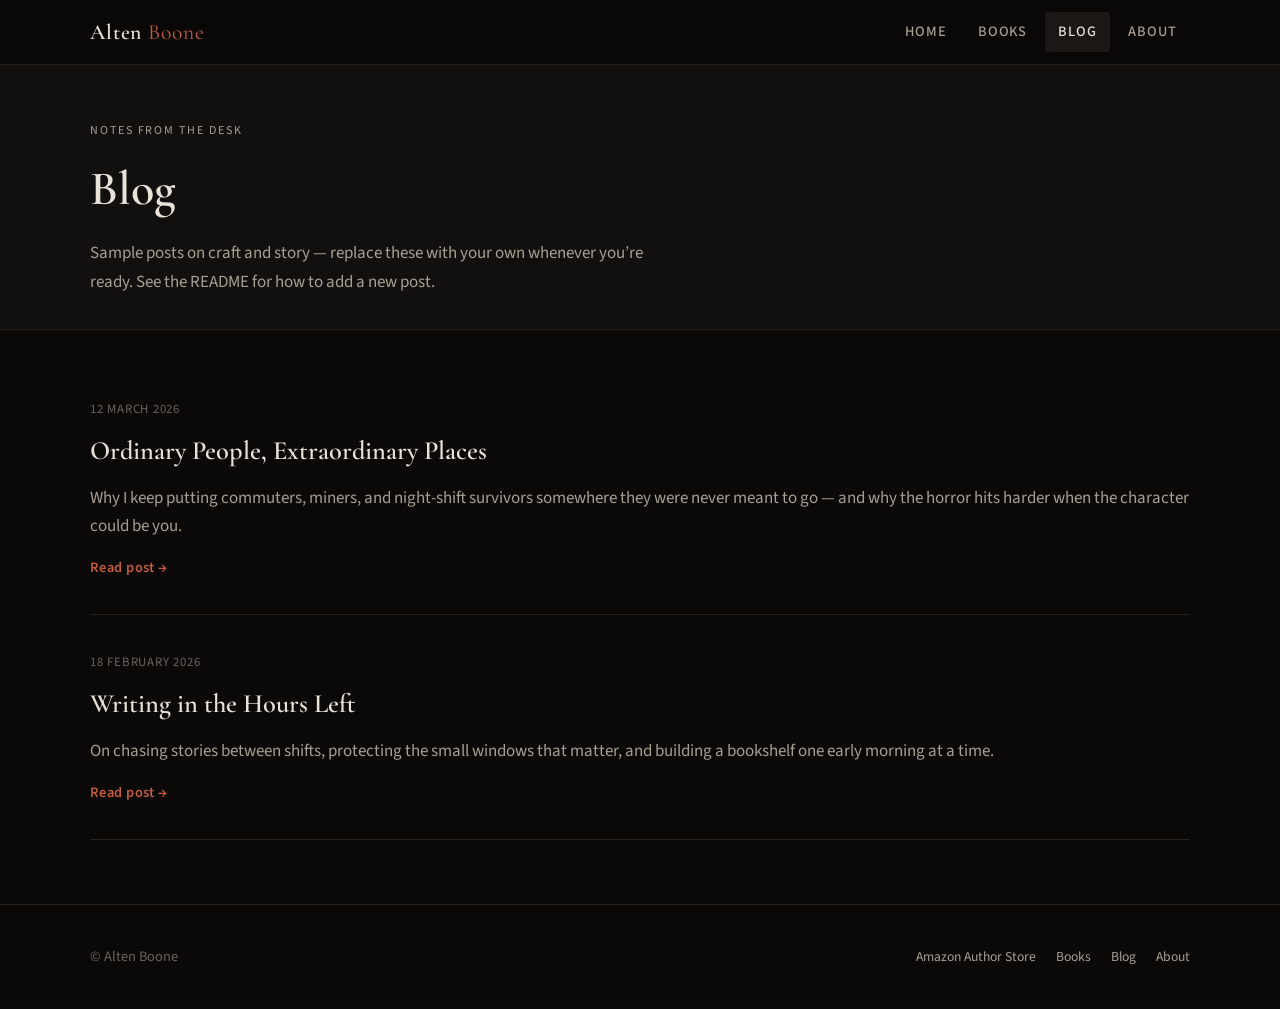
==== blog/index.html @ f235cc6a "Publish Alten Boone author website." ====
<!DOCTYPE html>
<html lang="en">
<head>
  <meta charset="utf-8">
  <meta name="viewport" content="width=device-width, initial-scale=1">
  <title>Blog — Alten Boone</title>
  <meta name="description" content="Notes on writing craft from Alten Boone — ordinary people, extraordinary places, and the hours between the day job and the page.">
  <link rel="preconnect" href="https://fonts.googleapis.com">
  <link rel="preconnect" href="https://fonts.gstatic.com" crossorigin>
  <link href="https://fonts.googleapis.com/css2?family=Cormorant+Garamond:ital,wght@0,400;0,600;1,400&family=Source+Sans+3:wght@400;500;600&display=swap" rel="stylesheet">
  <link rel="stylesheet" href="../css/styles.css">
</head>
<body>
  <a class="skip-link" href="#main">Skip to content</a>
  <header class="site-header">
    <div class="wrap header-inner">
      <a class="logo" href="../index.html">Alten <span>Boone</span></a>
      <button class="nav-toggle" type="button" aria-expanded="false" aria-controls="site-nav">Menu</button>
      <nav id="site-nav" class="nav" aria-label="Primary">
        <a href="../index.html">Home</a>
        <a href="../books.html">Books</a>
        <a href="index.html" aria-current="page">Blog</a>
        <a href="../about.html">About</a>
      </nav>
    </div>
  </header>
  <main id="main">
    <header class="page-hero">
      <div class="wrap">
        <p class="eyebrow">Notes from the desk</p>
        <h1>Blog</h1>
        <p>Sample posts on craft and story — replace these with your own whenever you’re ready. See the README for how to add a new post.</p>
      </div>
    </header>
    <section class="section">
      <div class="wrap">
        <div class="blog-list">
          <article class="blog-item">
            <time datetime="2026-03-12">12 March 2026</time>
            <h2><a href="ordinary-people-extraordinary-places.html">Ordinary People, Extraordinary Places</a></h2>
            <p class="excerpt">Why I keep putting commuters, miners, and night-shift survivors somewhere they were never meant to go — and why the horror hits harder when the character could be you.</p>
            <a class="read-more" href="ordinary-people-extraordinary-places.html">Read post →</a>
          </article>
          <article class="blog-item">
            <time datetime="2026-02-18">18 February 2026</time>
            <h2><a href="writing-in-the-hours-left.html">Writing in the Hours Left</a></h2>
            <p class="excerpt">On chasing stories between shifts, protecting the small windows that matter, and building a bookshelf one early morning at a time.</p>
            <a class="read-more" href="writing-in-the-hours-left.html">Read post →</a>
          </article>
        </div>
      </div>
    </section>
  </main>
  <footer class="site-footer">
    <div class="wrap footer-inner">
      <p class="footer-copy">&copy; Alten Boone</p>
      <div class="footer-links">
        <a href="https://www.amazon.com/stores/author/B0GMPRM9D5" rel="noopener noreferrer" target="_blank">Amazon Author Store</a>
        <a href="../books.html">Books</a>
        <a href="index.html">Blog</a>
        <a href="../about.html">About</a>
      </div>
    </div>
  </footer>
  <script src="../js/main.js"></script>
</body>
</html>
---- css/styles.css ----
/* Alten Boone — author site
   Dark literary aesthetic: charcoal, blood-amber, elegant serif */

:root {
  --bg-deep: #0a0908;
  --bg: #12100e;
  --bg-elevated: #1a1714;
  --bg-card: #1e1a17;
  --border: #2e2924;
  --border-subtle: #252119;
  --text: #e8e2d9;
  --text-muted: #a89f93;
  --text-faint: #6b635a;
  --accent: #c45c3e;
  --accent-soft: #a84a32;
  --accent-glow: rgba(196, 92, 62, 0.25);
  --amber: #c9a45c;
  --amber-dim: #8a7340;
  --serif: "Cormorant Garamond", "Libre Baskerville", Georgia, "Times New Roman", serif;
  --sans: "Source Sans 3", "Inter", system-ui, -apple-system, sans-serif;
  --max: 1100px;
  --radius: 4px;
  --shadow: 0 12px 40px rgba(0, 0, 0, 0.45);
  --header-h: 4rem;
}

*,
*::before,
*::after {
  box-sizing: border-box;
  margin: 0;
  padding: 0;
}

html {
  scroll-behavior: smooth;
}

body {
  font-family: var(--sans);
  font-size: 1.0625rem;
  line-height: 1.7;
  color: var(--text);
  background: var(--bg-deep);
  min-height: 100vh;
  display: flex;
  flex-direction: column;
  -webkit-font-smoothing: antialiased;
}

img {
  max-width: 100%;
  height: auto;
  display: block;
}

a {
  color: var(--accent);
  text-decoration: none;
  transition: color 0.2s ease;
}

a:hover,
a:focus-visible {
  color: var(--amber);
}

a:focus-visible,
button:focus-visible {
  outline: 2px solid var(--amber);
  outline-offset: 3px;
}

/* —— Layout —— */
.wrap {
  width: min(100% - 2rem, var(--max));
  margin-inline: auto;
}

main {
  flex: 1;
}

/* —— Header / Nav —— */
.site-header {
  position: sticky;
  top: 0;
  z-index: 100;
  background: rgba(10, 9, 8, 0.92);
  backdrop-filter: blur(12px);
  border-bottom: 1px solid var(--border-subtle);
}

.header-inner {
  display: flex;
  align-items: center;
  justify-content: space-between;
  height: var(--header-h);
  gap: 1rem;
}

.logo {
  font-family: var(--serif);
  font-size: 1.35rem;
  font-weight: 600;
  letter-spacing: 0.04em;
  color: var(--text);
  text-decoration: none;
}

.logo:hover,
.logo:focus-visible {
  color: var(--amber);
}

.logo span {
  color: var(--accent);
  font-weight: 400;
}

.nav {
  display: flex;
  align-items: center;
  gap: 0.25rem;
}

.nav a {
  font-size: 0.9rem;
  font-weight: 500;
  letter-spacing: 0.06em;
  text-transform: uppercase;
  color: var(--text-muted);
  padding: 0.5rem 0.85rem;
  border-radius: var(--radius);
}

.nav a:hover,
.nav a:focus-visible,
.nav a[aria-current="page"] {
  color: var(--text);
  background: var(--bg-elevated);
}

.nav-toggle {
  display: none;
  background: transparent;
  border: 1px solid var(--border);
  color: var(--text);
  padding: 0.4rem 0.65rem;
  border-radius: var(--radius);
  cursor: pointer;
  font-size: 0.85rem;
  letter-spacing: 0.05em;
  text-transform: uppercase;
}

/* —— Hero —— */
.hero {
  position: relative;
  padding: 5.5rem 0 4.5rem;
  overflow: hidden;
  border-bottom: 1px solid var(--border-subtle);
}

.hero::before {
  content: "";
  position: absolute;
  inset: 0;
  background:
    radial-gradient(ellipse 80% 60% at 70% 20%, var(--accent-glow), transparent 55%),
    radial-gradient(ellipse 50% 40% at 10% 80%, rgba(201, 164, 92, 0.08), transparent 50%),
    linear-gradient(180deg, var(--bg) 0%, var(--bg-deep) 100%);
  pointer-events: none;
}

.hero-inner {
  position: relative;
  z-index: 1;
  max-width: 38rem;
}

.hero-kicker {
  font-size: 0.8rem;
  letter-spacing: 0.18em;
  text-transform: uppercase;
  color: var(--amber-dim);
  margin-bottom: 1rem;
}

.hero h1 {
  font-family: var(--serif);
  font-size: clamp(2.75rem, 6vw, 4rem);
  font-weight: 600;
  line-height: 1.1;
  letter-spacing: 0.02em;
  color: var(--text);
  margin-bottom: 1rem;
}

.hero-tagline {
  font-family: var(--serif);
  font-size: clamp(1.25rem, 2.5vw, 1.5rem);
  font-style: italic;
  font-weight: 400;
  color: var(--text-muted);
  line-height: 1.45;
  margin-bottom: 1.75rem;
}

.hero-lead {
  color: var(--text-muted);
  margin-bottom: 2rem;
  max-width: 34rem;
}

.cta-row {
  display: flex;
  flex-wrap: wrap;
  gap: 0.75rem;
}

/* —— Buttons —— */
.btn {
  display: inline-flex;
  align-items: center;
  justify-content: center;
  gap: 0.4rem;
  font-family: var(--sans);
  font-size: 0.9rem;
  font-weight: 600;
  letter-spacing: 0.04em;
  padding: 0.7rem 1.35rem;
  border-radius: var(--radius);
  border: 1px solid transparent;
  cursor: pointer;
  text-decoration: none;
  transition: background 0.2s, border-color 0.2s, color 0.2s, box-shadow 0.2s;
}

.btn-primary {
  background: var(--accent);
  color: #fff;
  border-color: var(--accent);
}

.btn-primary:hover,
.btn-primary:focus-visible {
  background: var(--accent-soft);
  color: #fff;
  box-shadow: 0 0 24px var(--accent-glow);
}

.btn-ghost {
  background: transparent;
  color: var(--text);
  border-color: var(--border);
}

.btn-ghost:hover,
.btn-ghost:focus-visible {
  border-color: var(--amber-dim);
  color: var(--amber);
}

.btn-amazon {
  background: #1a1714;
  color: var(--amber);
  border-color: var(--amber-dim);
}

.btn-amazon:hover,
.btn-amazon:focus-visible {
  background: rgba(201, 164, 92, 0.12);
  color: var(--amber);
  border-color: var(--amber);
}

/* —— Sections —— */
.section {
  padding: 4rem 0;
}

.section-alt {
  background: var(--bg);
  border-block: 1px solid var(--border-subtle);
}

.section-header {
  margin-bottom: 2.5rem;
}

.section-header h2 {
  font-family: var(--serif);
  font-size: clamp(1.75rem, 3vw, 2.25rem);
  font-weight: 600;
  letter-spacing: 0.02em;
  margin-bottom: 0.5rem;
}

.section-header p {
  color: var(--text-muted);
  max-width: 36rem;
}

.eyebrow {
  font-size: 0.75rem;
  letter-spacing: 0.16em;
  text-transform: uppercase;
  color: var(--accent);
  margin-bottom: 0.5rem;
}

/* —— Featured book —— */
.featured {
  display: grid;
  grid-template-columns: 1fr;
  gap: 2.5rem;
  align-items: start;
}

@media (min-width: 720px) {
  .featured {
    grid-template-columns: minmax(0, 1.1fr) minmax(0, 1fr);
    gap: 3rem;
  }
}

.featured-visual {
  aspect-ratio: 2 / 3;
  max-width: 280px;
  background:
    linear-gradient(160deg, #2a1810 0%, #12100e 45%, #1a0c0a 100%);
  border: 1px solid var(--border);
  border-radius: 2px;
  box-shadow: var(--shadow);
  display: flex;
  flex-direction: column;
  justify-content: flex-end;
  padding: 1.75rem;
  position: relative;
  overflow: hidden;
}

.featured-visual::before {
  content: "";
  position: absolute;
  inset: 0;
  background:
    radial-gradient(circle at 30% 20%, rgba(196, 92, 62, 0.35), transparent 50%),
    repeating-linear-gradient(
      0deg,
      transparent,
      transparent 3px,
      rgba(0, 0, 0, 0.08) 3px,
      rgba(0, 0, 0, 0.08) 4px
    );
  opacity: 0.9;
}

.featured-visual-label {
  position: relative;
  z-index: 1;
  font-family: var(--serif);
  font-size: 1.65rem;
  font-weight: 600;
  line-height: 1.2;
  color: var(--text);
}

.featured-visual-sub {
  position: relative;
  z-index: 1;
  font-size: 0.8rem;
  letter-spacing: 0.1em;
  text-transform: uppercase;
  color: var(--amber-dim);
  margin-top: 0.5rem;
}

.featured-body h3 {
  font-family: var(--serif);
  font-size: 1.85rem;
  font-weight: 600;
  margin-bottom: 0.35rem;
}

.featured-meta {
  font-size: 0.85rem;
  color: var(--text-faint);
  margin-bottom: 1.25rem;
}

.featured-body p {
  color: var(--text-muted);
  margin-bottom: 1.5rem;
}

.tags {
  display: flex;
  flex-wrap: wrap;
  gap: 0.4rem;
  margin-bottom: 1.25rem;
}

.tag {
  font-size: 0.7rem;
  font-weight: 600;
  letter-spacing: 0.08em;
  text-transform: uppercase;
  padding: 0.28rem 0.6rem;
  border-radius: 2px;
  background: var(--bg-elevated);
  color: var(--text-muted);
  border: 1px solid var(--border);
}

.tag-scifi { color: #8ab4c4; border-color: #3a4a52; }
.tag-horror { color: #c48a7a; border-color: #4a3028; }
.tag-fantasy { color: #a89ac4; border-color: #3a3450; }
.tag-anthology { color: #c4b48a; border-color: #4a4030; }
.tag-novella { color: #8ac49a; border-color: #304a38; }

/* —— Book grid —— */
.book-grid {
  display: grid;
  grid-template-columns: 1fr;
  gap: 1.5rem;
}

@media (min-width: 560px) {
  .book-grid {
    grid-template-columns: repeat(2, 1fr);
  }
}

@media (min-width: 900px) {
  .book-grid.books-page {
    grid-template-columns: repeat(2, 1fr);
  }
}

.book-card {
  background: var(--bg-card);
  border: 1px solid var(--border);
  border-radius: var(--radius);
  padding: 1.75rem;
  display: flex;
  flex-direction: column;
  transition: border-color 0.2s, box-shadow 0.2s;
}

.book-card:hover {
  border-color: #3e3530;
  box-shadow: var(--shadow);
}

.book-card h3 {
  font-family: var(--serif);
  font-size: 1.45rem;
  font-weight: 600;
  margin-bottom: 0.25rem;
}

.book-card h3 a {
  color: inherit;
}

.book-card h3 a:hover {
  color: var(--amber);
}

.book-series {
  font-size: 0.8rem;
  color: var(--text-faint);
  margin-bottom: 0.75rem;
}

.book-blurb {
  color: var(--text-muted);
  font-size: 0.98rem;
  flex: 1;
  margin-bottom: 1.25rem;
  display: -webkit-box;
  -webkit-line-clamp: 5;
  -webkit-box-orient: vertical;
  overflow: hidden;
}

.book-card.expanded .book-blurb {
  display: block;
  -webkit-line-clamp: unset;
}

.book-meta {
  font-size: 0.8rem;
  color: var(--text-faint);
  margin-bottom: 1rem;
}

.book-actions {
  display: flex;
  flex-wrap: wrap;
  gap: 0.5rem;
  margin-top: auto;
}

/* —— Intro / about prose —— */
.prose {
  max-width: 40rem;
}

.prose p {
  margin-bottom: 1.25rem;
  color: var(--text-muted);
}

.prose p:last-child {
  margin-bottom: 0;
}

.prose strong {
  color: var(--text);
  font-weight: 600;
}

.page-hero {
  padding: 3.5rem 0 2rem;
  border-bottom: 1px solid var(--border-subtle);
  background: var(--bg);
}

.page-hero h1 {
  font-family: var(--serif);
  font-size: clamp(2.25rem, 4vw, 3rem);
  font-weight: 600;
  margin-bottom: 0.5rem;
}

.page-hero p {
  color: var(--text-muted);
  max-width: 36rem;
}

/* —— Blog —— */
.blog-list {
  display: flex;
  flex-direction: column;
  gap: 0;
}

.blog-item {
  padding: 2rem 0;
  border-bottom: 1px solid var(--border-subtle);
}

.blog-item:first-child {
  padding-top: 0;
}

.blog-item time {
  font-size: 0.8rem;
  letter-spacing: 0.06em;
  text-transform: uppercase;
  color: var(--text-faint);
}

.blog-item h2 {
  font-family: var(--serif);
  font-size: 1.65rem;
  font-weight: 600;
  margin: 0.4rem 0 0.6rem;
}

.blog-item h2 a {
  color: var(--text);
}

.blog-item h2 a:hover {
  color: var(--amber);
}

.blog-item .excerpt {
  color: var(--text-muted);
  margin-bottom: 0.75rem;
}

.read-more {
  font-size: 0.9rem;
  font-weight: 600;
  letter-spacing: 0.03em;
}

.article {
  padding: 3rem 0 4rem;
}

.article-header {
  max-width: 40rem;
  margin-bottom: 2.5rem;
}

.article-header time {
  font-size: 0.8rem;
  letter-spacing: 0.06em;
  text-transform: uppercase;
  color: var(--text-faint);
}

.article-header h1 {
  font-family: var(--serif);
  font-size: clamp(2rem, 4vw, 2.75rem);
  font-weight: 600;
  line-height: 1.2;
  margin: 0.5rem 0 1rem;
}

.article-header .dek {
  font-family: var(--serif);
  font-size: 1.2rem;
  font-style: italic;
  color: var(--text-muted);
}

.article-body {
  max-width: 40rem;
}

.article-body p {
  margin-bottom: 1.35rem;
  color: var(--text-muted);
}

.article-body p:first-of-type::first-letter {
  font-family: var(--serif);
  font-size: 3.25rem;
  float: left;
  line-height: 0.85;
  padding-right: 0.5rem;
  padding-top: 0.15rem;
  color: var(--accent);
  font-weight: 600;
}

.article-nav {
  max-width: 40rem;
  margin-top: 3rem;
  padding-top: 1.5rem;
  border-top: 1px solid var(--border);
}

/* —— Footer —— */
.site-footer {
  border-top: 1px solid var(--border-subtle);
  background: var(--bg-deep);
  padding: 2.5rem 0;
  margin-top: auto;
}

.footer-inner {
  display: flex;
  flex-wrap: wrap;
  justify-content: space-between;
  align-items: center;
  gap: 1rem;
}

.footer-copy {
  font-size: 0.9rem;
  color: var(--text-faint);
}

.footer-links {
  display: flex;
  flex-wrap: wrap;
  gap: 1.25rem;
}

.footer-links a {
  font-size: 0.85rem;
  color: var(--text-muted);
}

.footer-links a:hover {
  color: var(--amber);
}

/* —— Skip link —— */
.skip-link {
  position: absolute;
  left: -9999px;
  top: 0;
  background: var(--accent);
  color: #fff;
  padding: 0.5rem 1rem;
  z-index: 200;
}

.skip-link:focus {
  left: 1rem;
  top: 1rem;
}

/* —— Mobile nav —— */
@media (max-width: 640px) {
  .nav-toggle {
    display: inline-flex;
  }

  .nav {
    display: none;
    position: absolute;
    top: var(--header-h);
    left: 0;
    right: 0;
    flex-direction: column;
    align-items: stretch;
    background: rgba(10, 9, 8, 0.98);
    border-bottom: 1px solid var(--border);
    padding: 0.75rem;
    gap: 0.15rem;
  }

  .nav.is-open {
    display: flex;
  }

  .nav a {
    padding: 0.75rem 1rem;
  }

  .header-inner {
    position: relative;
  }
}

/* —— Utilities —— */
.sr-only {
  position: absolute;
  width: 1px;
  height: 1px;
  padding: 0;
  margin: -1px;
  overflow: hidden;
  clip: rect(0, 0, 0, 0);
  white-space: nowrap;
  border: 0;
}

.stars {
  color: var(--amber);
  letter-spacing: 0.05em;
  font-size: 0.9rem;
}
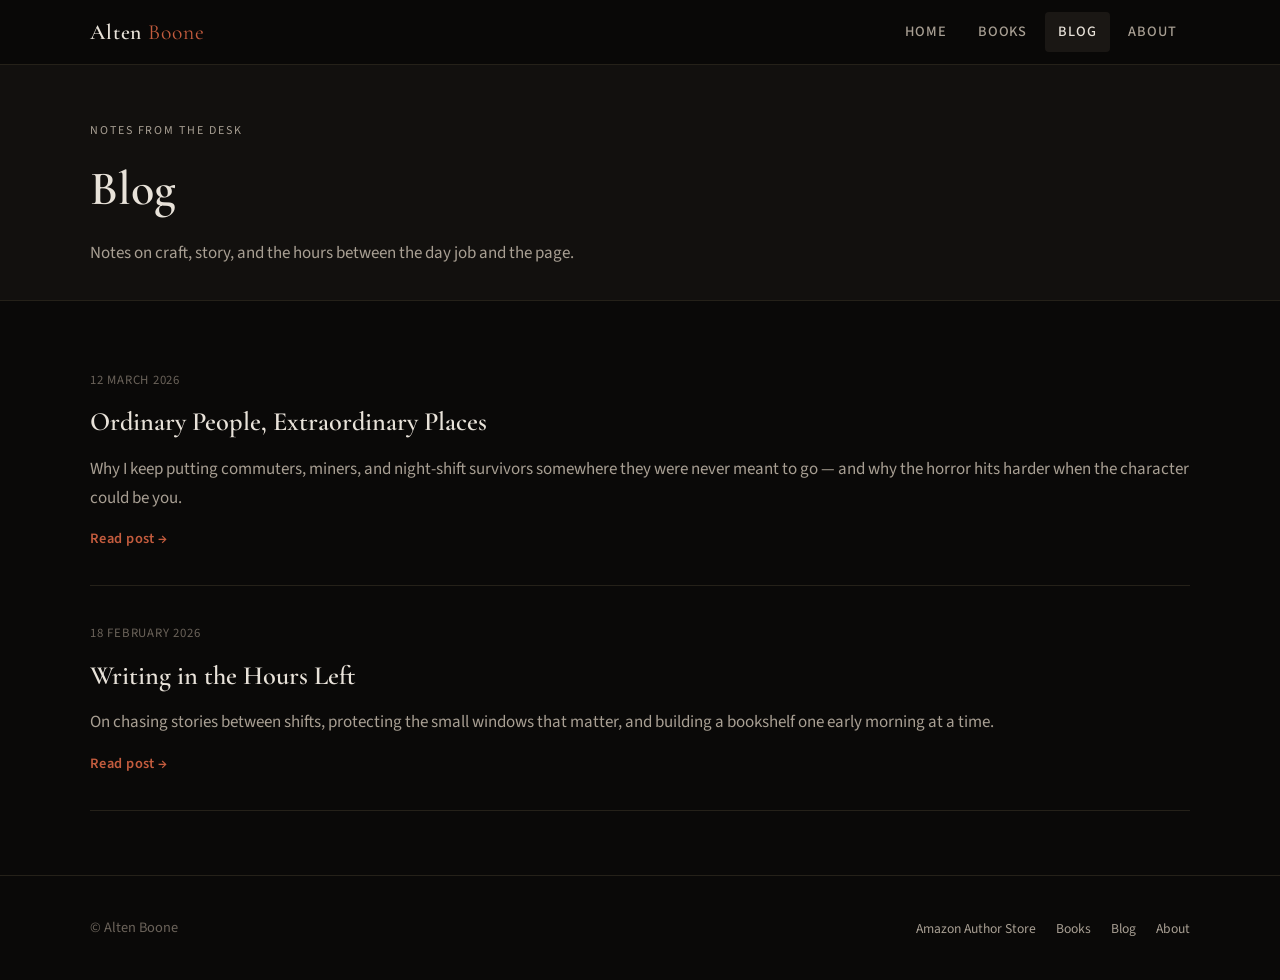
==== commit c328f56e: "Make blog posts live and remove sample labels." ====
--- a/blog/index.html
+++ b/blog/index.html
@@ -29,7 +29,7 @@
       <div class="wrap">
         <p class="eyebrow">Notes from the desk</p>
         <h1>Blog</h1>
-        <p>Sample posts on craft and story — replace these with your own whenever you’re ready. See the README for how to add a new post.</p>
+        <p>Notes on craft, story, and the hours between the day job and the page.</p>
       </div>
     </header>
     <section class="section">
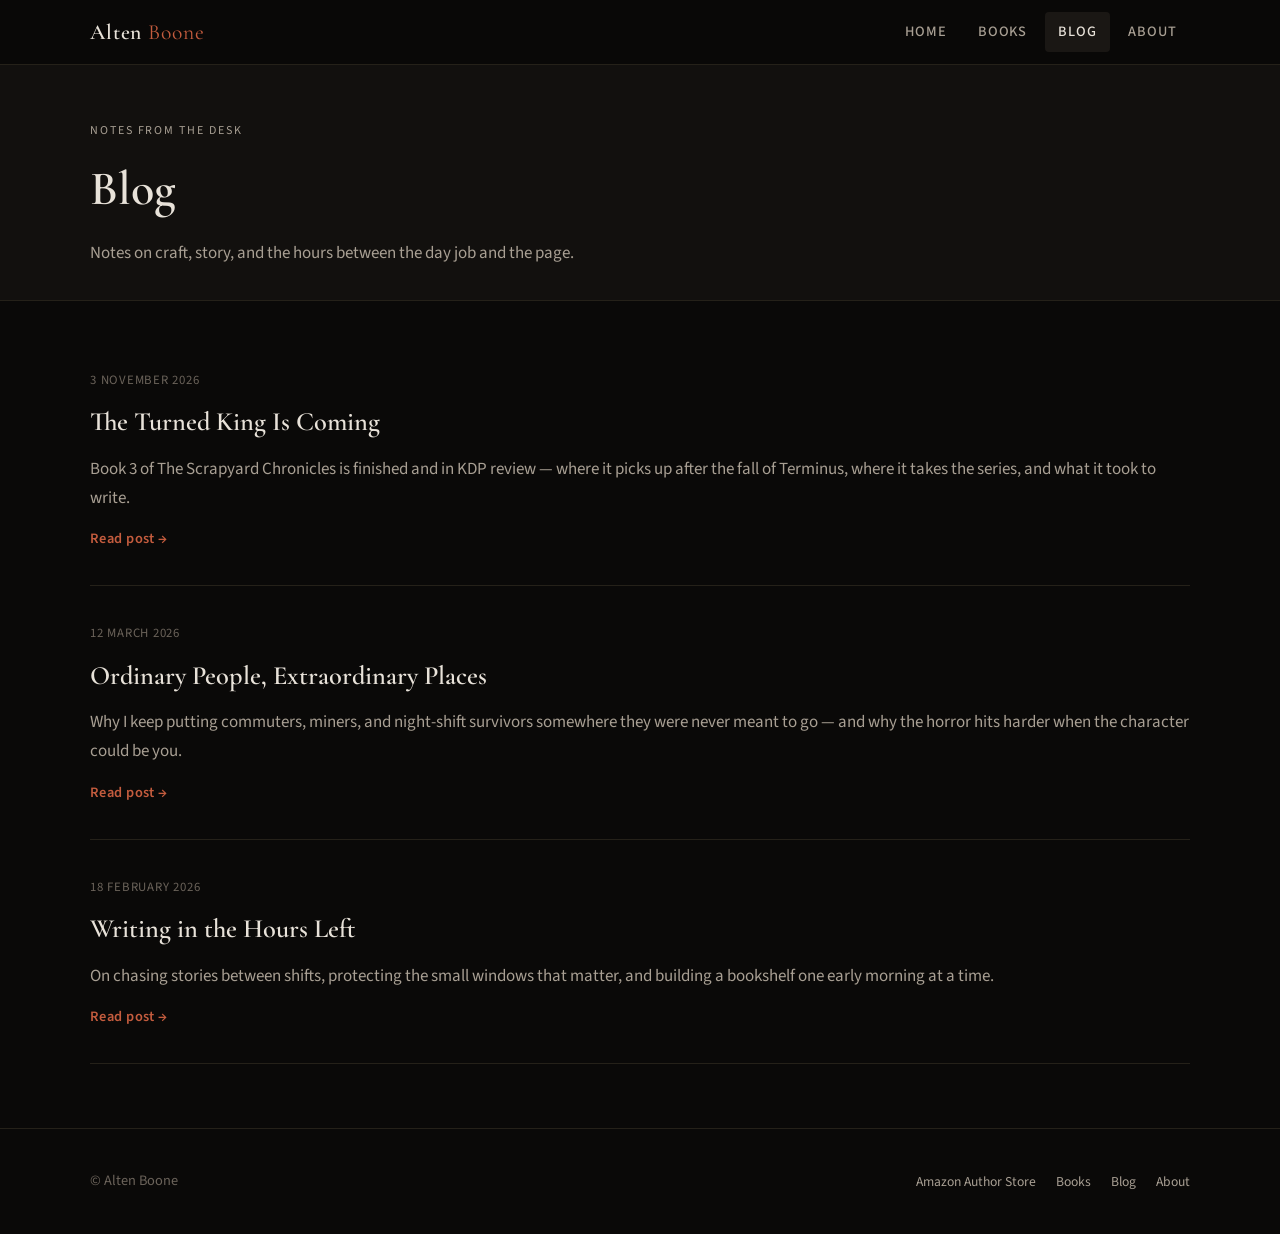
==== commit d39e432b: "Add blog post: The Turned King Is Coming" ====
--- a/blog/index.html
+++ b/blog/index.html
@@ -36,6 +36,12 @@
       <div class="wrap">
         <div class="blog-list">
           <article class="blog-item">
+            <time datetime="2026-11-03">3 November 2026</time>
+            <h2><a href="the-turned-king-is-coming.html">The Turned King Is Coming</a></h2>
+            <p class="excerpt">Book 3 of The Scrapyard Chronicles is finished and in KDP review — where it picks up after the fall of Terminus, where it takes the series, and what it took to write.</p>
+            <a class="read-more" href="the-turned-king-is-coming.html">Read post →</a>
+          </article>
+          <article class="blog-item">
             <time datetime="2026-03-12">12 March 2026</time>
             <h2><a href="ordinary-people-extraordinary-places.html">Ordinary People, Extraordinary Places</a></h2>
             <p class="excerpt">Why I keep putting commuters, miners, and night-shift survivors somewhere they were never meant to go — and why the horror hits harder when the character could be you.</p>
--- a/css/styles.css
+++ b/css/styles.css
@@ -336,27 +336,22 @@
   display: flex;
   flex-direction: column;
   justify-content: flex-end;
-  padding: 1.75rem;
+  padding: 0;
   position: relative;
   overflow: hidden;
 }
 
-.featured-visual::before {
-  content: "";
+.featured-visual img {
+  width: 100%;
+  height: 100%;
+  object-fit: cover;
+  display: block;
+  border-radius: inherit;
   position: absolute;
   inset: 0;
-  background:
-    radial-gradient(circle at 30% 20%, rgba(196, 92, 62, 0.35), transparent 50%),
-    repeating-linear-gradient(
-      0deg,
-      transparent,
-      transparent 3px,
-      rgba(0, 0, 0, 0.08) 3px,
-      rgba(0, 0, 0, 0.08) 4px
-    );
-  opacity: 0.9;
-}
-
+}
+
+/* Legacy placeholder text (unused when real cover img is present) */
 .featured-visual-label {
   position: relative;
   z-index: 1;
@@ -365,6 +360,7 @@
   font-weight: 600;
   line-height: 1.2;
   color: var(--text);
+  padding: 1.75rem;
 }
 
 .featured-visual-sub {
@@ -375,6 +371,68 @@
   text-transform: uppercase;
   color: var(--amber-dim);
   margin-top: 0.5rem;
+  padding: 0 1.75rem 1.75rem;
+}
+
+/* —— Book card covers —— */
+.book-cover {
+  display: block;
+  aspect-ratio: 2 / 3;
+  overflow: hidden;
+  border: 1px solid var(--border);
+  border-radius: 2px;
+  margin: -0.25rem 0 1.25rem;
+  background: var(--bg-elevated);
+  box-shadow: 0 8px 24px rgba(0, 0, 0, 0.35);
+}
+
+.book-cover img {
+  width: 100%;
+  height: 100%;
+  object-fit: cover;
+  display: block;
+}
+
+.book-card .book-cover {
+  max-width: 180px;
+}
+
+.book-card.expanded .book-cover {
+  max-width: 220px;
+}
+
+/* —— Detail page covers —— */
+.book-detail {
+  display: grid;
+  grid-template-columns: 1fr;
+  gap: 2rem;
+  align-items: start;
+}
+
+@media (min-width: 720px) {
+  .book-detail {
+    grid-template-columns: minmax(0, 220px) minmax(0, 1fr);
+    gap: 2.5rem;
+  }
+}
+
+.book-detail-cover {
+  aspect-ratio: 2 / 3;
+  max-width: 320px;
+  width: 100%;
+  overflow: hidden;
+  border: 1px solid var(--border);
+  border-radius: 2px;
+  box-shadow: var(--shadow);
+  background: var(--bg-elevated);
+  margin: 0 0 0.5rem;
+}
+
+.book-detail-cover img {
+  width: 100%;
+  height: 100%;
+  object-fit: cover;
+  display: block;
 }
 
 .featured-body h3 {
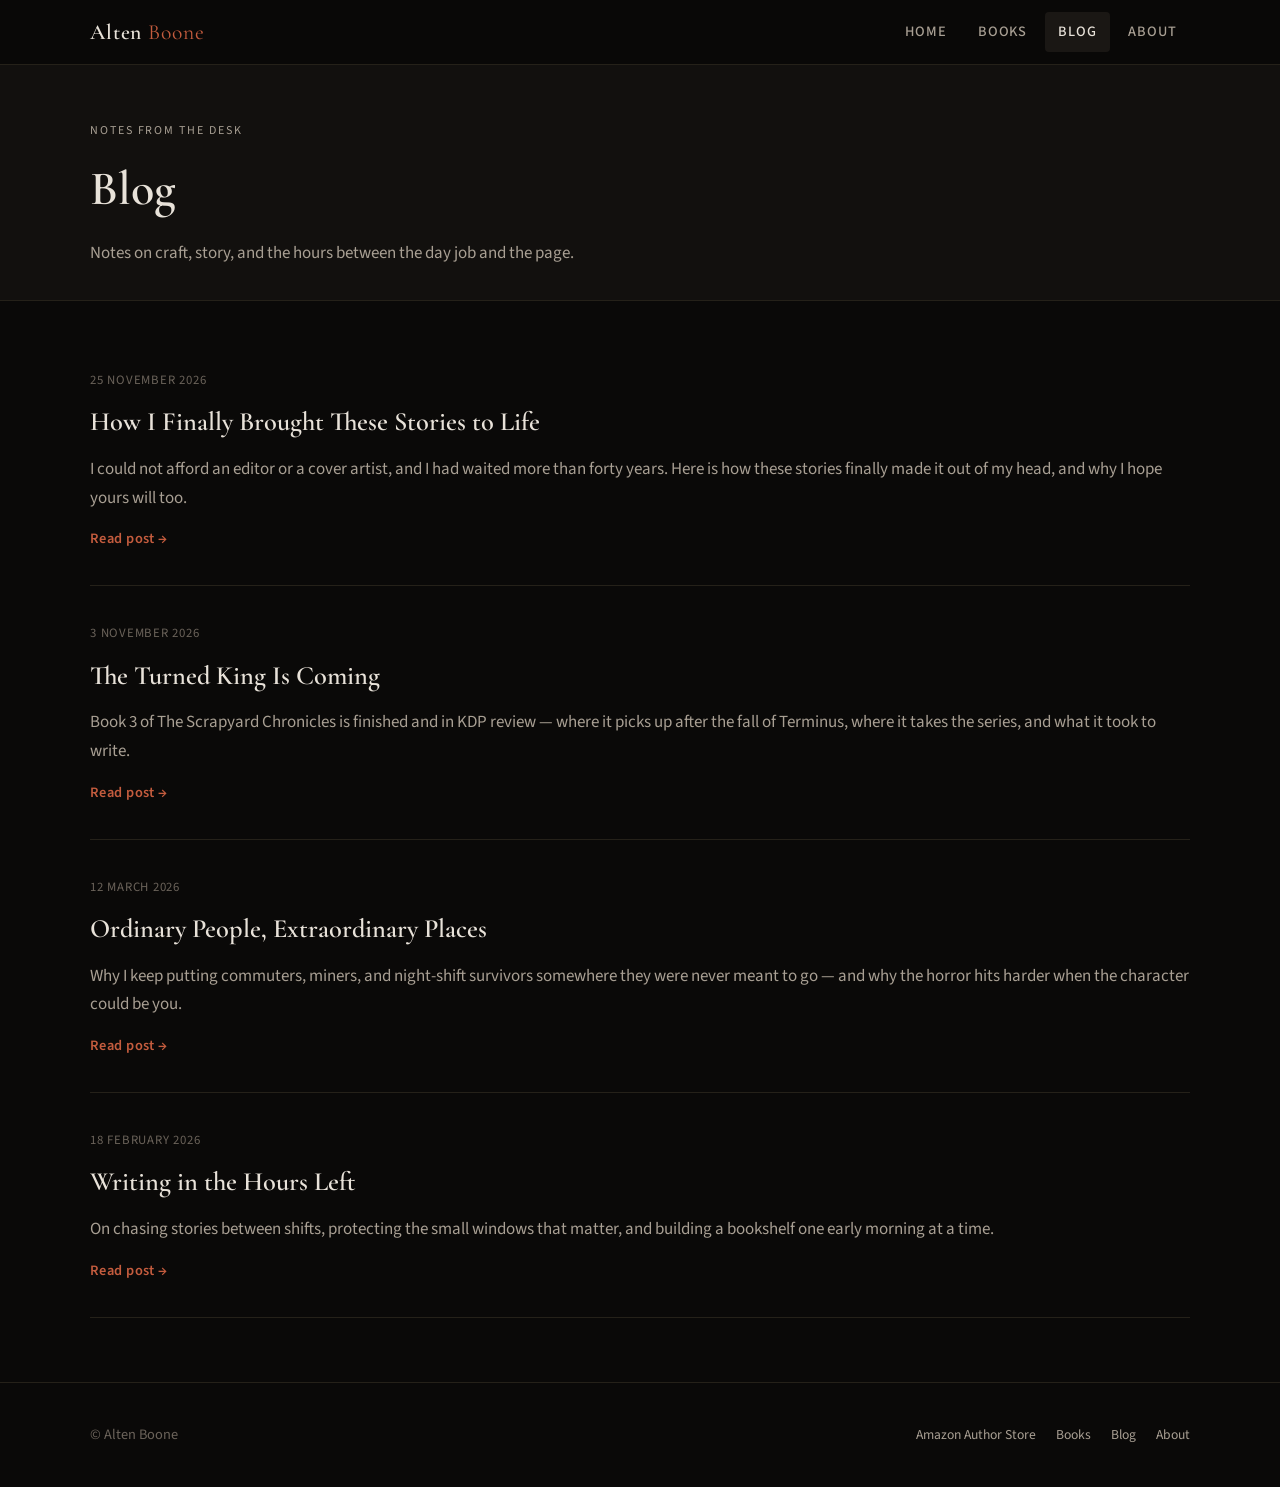
==== commit 61359127: "Add blog post: How I Finally Brought These Stories to Life Publish the 25 November 2026 post on writ" ====
--- a/blog/index.html
+++ b/blog/index.html
@@ -36,6 +36,12 @@
       <div class="wrap">
         <div class="blog-list">
           <article class="blog-item">
+            <time datetime="2026-11-25">25 November 2026</time>
+            <h2><a href="ai-and-finally-telling-my-stories.html">How I Finally Brought These Stories to Life</a></h2>
+            <p class="excerpt">I could not afford an editor or a cover artist, and I had waited more than forty years. Here is how these stories finally made it out of my head, and why I hope yours will too.</p>
+            <a class="read-more" href="ai-and-finally-telling-my-stories.html">Read post →</a>
+          </article>
+          <article class="blog-item">
             <time datetime="2026-11-03">3 November 2026</time>
             <h2><a href="the-turned-king-is-coming.html">The Turned King Is Coming</a></h2>
             <p class="excerpt">Book 3 of The Scrapyard Chronicles is finished and in KDP review — where it picks up after the fall of Terminus, where it takes the series, and what it took to write.</p>
--- a/css/styles.css
+++ b/css/styles.css
@@ -809,3 +809,66 @@
   letter-spacing: 0.05em;
   font-size: 0.9rem;
 }
+
+
+/* —— Reviews —— */
+.review-callout {
+  margin: 2.25rem 0 0;
+  padding: 1.5rem 1.6rem 1.4rem;
+  max-width: 40rem;
+  background: var(--bg-card);
+  border: 1px solid var(--border);
+  border-left: 3px solid var(--amber);
+}
+
+.review-kicker,
+.review-links-label {
+  font-size: 0.75rem;
+  letter-spacing: 0.08em;
+  text-transform: uppercase;
+  color: var(--text-faint);
+  margin-bottom: 0.75rem;
+}
+
+.review-callout blockquote {
+  margin: 0 0 1.15rem;
+}
+
+.review-callout blockquote p {
+  font-family: var(--serif);
+  font-size: 1.25rem;
+  font-style: italic;
+  line-height: 1.45;
+  color: var(--text);
+  margin-bottom: 0.75rem;
+}
+
+.review-callout blockquote footer {
+  font-size: 0.9rem;
+  font-style: normal;
+  color: var(--text-muted);
+}
+
+.review-callout cite {
+  font-style: italic;
+}
+
+.review-links {
+  list-style: none;
+  display: flex;
+  flex-wrap: wrap;
+  gap: 0.6rem 1.15rem;
+  margin: 0;
+  padding: 0;
+}
+
+.review-links a {
+  font-weight: 600;
+  font-size: 0.95rem;
+}
+
+.book-review-note {
+  margin-top: 0.85rem;
+  font-size: 0.9rem;
+  color: var(--text-muted);
+}
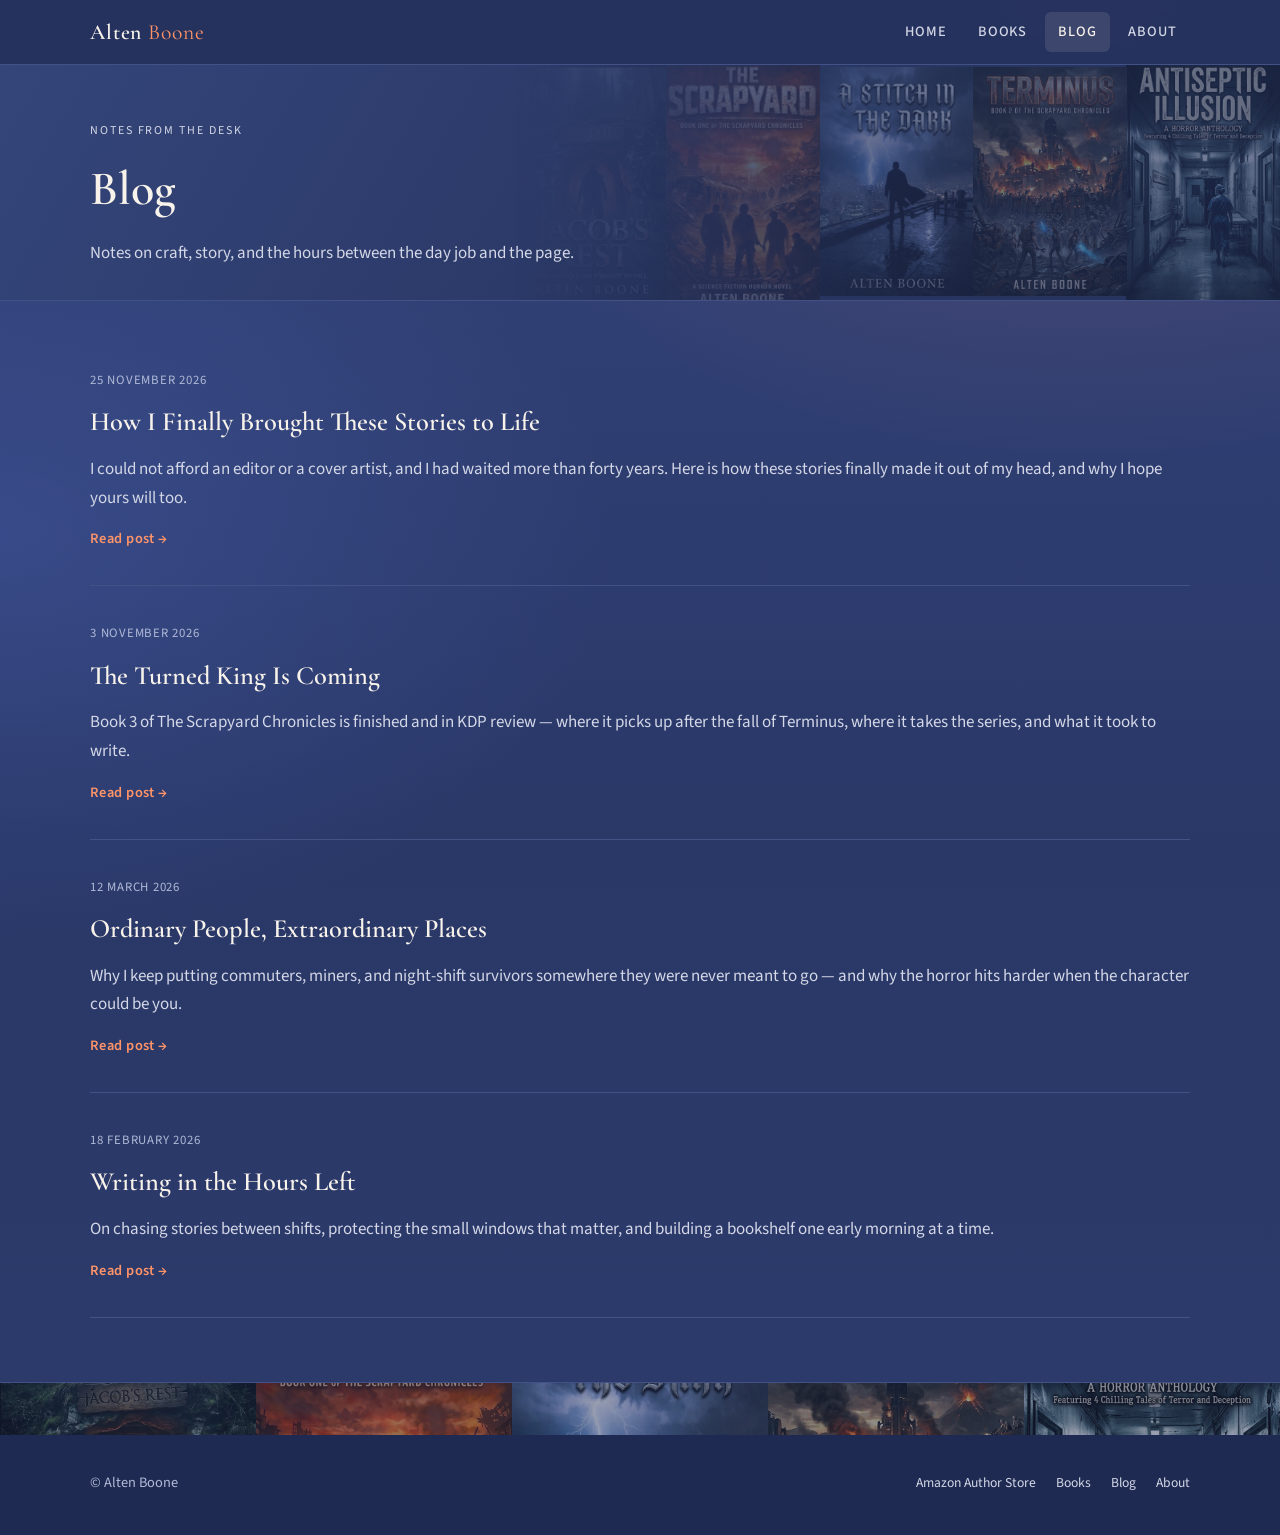
==== commit ef127be3: "Cache-bust stylesheet so the redesign CSS is picked up" ====
--- a/blog/index.html
+++ b/blog/index.html
@@ -8,7 +8,7 @@
   <link rel="preconnect" href="https://fonts.googleapis.com">
   <link rel="preconnect" href="https://fonts.gstatic.com" crossorigin>
   <link href="https://fonts.googleapis.com/css2?family=Cormorant+Garamond:ital,wght@0,400;0,600;1,400&family=Source+Sans+3:wght@400;500;600&display=swap" rel="stylesheet">
-  <link rel="stylesheet" href="../css/styles.css">
+  <link rel="stylesheet" href="../css/styles.css?v=3">
 </head>
 <body>
   <a class="skip-link" href="#main">Skip to content</a>
--- a/css/styles.css
+++ b/css/styles.css
@@ -2,25 +2,26 @@
    Dark literary aesthetic: charcoal, blood-amber, elegant serif */
 
 :root {
-  --bg-deep: #0a0908;
-  --bg: #12100e;
-  --bg-elevated: #1a1714;
-  --bg-card: #1e1a17;
-  --border: #2e2924;
-  --border-subtle: #252119;
-  --text: #e8e2d9;
-  --text-muted: #a89f93;
-  --text-faint: #6b635a;
-  --accent: #c45c3e;
-  --accent-soft: #a84a32;
-  --accent-glow: rgba(196, 92, 62, 0.25);
-  --amber: #c9a45c;
-  --amber-dim: #8a7340;
+  /* Midnight-blue palette: brighter than black, still moody */
+  --bg-deep: #25315d;
+  --bg: #27345f;
+  --bg-elevated: #34457a;
+  --bg-card: #2d3c6a;
+  --border: #5b6ea3;
+  --border-subtle: #425287;
+  --text: #f7f2ea;
+  --text-muted: #d3d7e6;
+  --text-faint: #b0b9d6;
+  --accent: #ff9468;
+  --accent-soft: #f27c4d;
+  --accent-glow: rgba(255, 148, 104, 0.28);
+  --amber: #f4cb7c;
+  --amber-dim: #e3bf7a;
   --serif: "Cormorant Garamond", "Libre Baskerville", Georgia, "Times New Roman", serif;
   --sans: "Source Sans 3", "Inter", system-ui, -apple-system, sans-serif;
   --max: 1100px;
-  --radius: 4px;
-  --shadow: 0 12px 40px rgba(0, 0, 0, 0.45);
+  --radius: 6px;
+  --shadow: 0 14px 40px rgba(8, 12, 32, 0.45);
   --header-h: 4rem;
 }
 
@@ -34,6 +35,8 @@
 
 html {
   scroll-behavior: smooth;
+  background: #2a3868;
+  min-height: 100%;
 }
 
 body {
@@ -42,6 +45,12 @@
   line-height: 1.7;
   color: var(--text);
   background: var(--bg-deep);
+  background-image:
+    radial-gradient(ellipse 90% 50% at 85% 0%, rgba(255, 148, 104, 0.16), transparent 60%),
+    radial-gradient(ellipse 80% 45% at 0% 35%, rgba(104, 140, 255, 0.18), transparent 60%),
+    linear-gradient(180deg, #33437a 0%, #2a3868 55%, #2d3b6c 100%);
+  background-repeat: no-repeat;
+  background-size: 100% 100%;
   min-height: 100vh;
   display: flex;
   flex-direction: column;
@@ -86,7 +95,7 @@
   position: sticky;
   top: 0;
   z-index: 100;
-  background: rgba(10, 9, 8, 0.92);
+  background: rgba(37, 49, 93, 0.94);
   backdrop-filter: blur(12px);
   border-bottom: 1px solid var(--border-subtle);
 }
@@ -169,7 +178,7 @@
   background:
     radial-gradient(ellipse 80% 60% at 70% 20%, var(--accent-glow), transparent 55%),
     radial-gradient(ellipse 50% 40% at 10% 80%, rgba(201, 164, 92, 0.08), transparent 50%),
-    linear-gradient(180deg, var(--bg) 0%, var(--bg-deep) 100%);
+    linear-gradient(180deg, #3b4d86 0%, #2e3d6e 100%);
   pointer-events: none;
 }
 
@@ -238,16 +247,16 @@
 }
 
 .btn-primary {
-  background: var(--accent);
-  color: #fff;
-  border-color: var(--accent);
+  background: var(--amber);
+  color: #1c2548;
+  border-color: var(--amber);
 }
 
 .btn-primary:hover,
 .btn-primary:focus-visible {
-  background: var(--accent-soft);
-  color: #fff;
-  box-shadow: 0 0 24px var(--accent-glow);
+  background: #ffdc96;
+  color: #1c2548;
+  box-shadow: 0 0 24px rgba(244, 203, 124, 0.4);
 }
 
 .btn-ghost {
@@ -263,7 +272,7 @@
 }
 
 .btn-amazon {
-  background: #1a1714;
+  background: rgba(244, 203, 124, 0.1);
   color: var(--amber);
   border-color: var(--amber-dim);
 }
@@ -329,7 +338,7 @@
   aspect-ratio: 2 / 3;
   max-width: 280px;
   background:
-    linear-gradient(160deg, #2a1810 0%, #12100e 45%, #1a0c0a 100%);
+    linear-gradient(160deg, #3a4a80 0%, #27345f 100%);
   border: 1px solid var(--border);
   border-radius: 2px;
   box-shadow: var(--shadow);
@@ -383,7 +392,7 @@
   border-radius: 2px;
   margin: -0.25rem 0 1.25rem;
   background: var(--bg-elevated);
-  box-shadow: 0 8px 24px rgba(0, 0, 0, 0.35);
+  box-shadow: 0 10px 28px rgba(8, 12, 32, 0.45);
 }
 
 .book-cover img {
@@ -472,11 +481,11 @@
   border: 1px solid var(--border);
 }
 
-.tag-scifi { color: #8ab4c4; border-color: #3a4a52; }
-.tag-horror { color: #c48a7a; border-color: #4a3028; }
-.tag-fantasy { color: #a89ac4; border-color: #3a3450; }
-.tag-anthology { color: #c4b48a; border-color: #4a4030; }
-.tag-novella { color: #8ac49a; border-color: #304a38; }
+.tag-scifi { color: #a9e0f2; border-color: #5a8aa0; }
+.tag-horror { color: #ffb4a0; border-color: #a66a5a; }
+.tag-fantasy { color: #cfc1f5; border-color: #7a6cb0; }
+.tag-anthology { color: #f0dca8; border-color: #9a8a58; }
+.tag-novella { color: #a8ecbc; border-color: #5a9a70; }
 
 /* —— Book grid —— */
 .book-grid {
@@ -508,7 +517,7 @@
 }
 
 .book-card:hover {
-  border-color: #3e3530;
+  border-color: var(--amber-dim);
   box-shadow: var(--shadow);
 }
 
@@ -709,7 +718,7 @@
 /* —— Footer —— */
 .site-footer {
   border-top: 1px solid var(--border-subtle);
-  background: var(--bg-deep);
+  background: #1f2a52;
   padding: 2.5rem 0;
   margin-top: auto;
 }
@@ -747,8 +756,8 @@
   position: absolute;
   left: -9999px;
   top: 0;
-  background: var(--accent);
-  color: #fff;
+  background: var(--amber);
+  color: #1c2548;
   padding: 0.5rem 1rem;
   z-index: 200;
 }
@@ -772,7 +781,7 @@
     right: 0;
     flex-direction: column;
     align-items: stretch;
-    background: rgba(10, 9, 8, 0.98);
+    background: rgba(37, 49, 93, 0.98);
     border-bottom: 1px solid var(--border);
     padding: 0.75rem;
     gap: 0.15rem;
@@ -872,3 +881,159 @@
   font-size: 0.9rem;
   color: var(--text-muted);
 }
+
+
+/* ============================================================
+   Redesign preview additions: cover art, author photo
+   ============================================================ */
+
+/* —— Hero cover fan (home) —— */
+.hero {
+  background: linear-gradient(180deg, rgba(255, 255, 255, 0.04), transparent);
+}
+
+.hero-covers {
+  position: relative;
+  z-index: 1;
+  display: flex;
+  justify-content: center;
+  width: min(100% - 2rem, var(--max));
+  margin: 2.5rem auto 0;
+  padding: 0 0 0.5rem;
+}
+
+.hero-covers .hc {
+  width: 25%;
+  max-width: 150px;
+  aspect-ratio: 2 / 3;
+  object-fit: cover;
+  border-radius: 3px;
+  border: 1px solid rgba(255, 255, 255, 0.28);
+  box-shadow: 0 14px 30px rgba(6, 10, 30, 0.55);
+  margin-left: -6%;
+}
+
+.hero-covers .hc:first-child { margin-left: 0; }
+.hero-covers .hc-1 { transform: rotate(-7deg) translateY(14px); }
+.hero-covers .hc-2 { transform: rotate(-3.5deg) translateY(4px); }
+.hero-covers .hc-3 { transform: scale(1.12); z-index: 3; }
+.hero-covers .hc-4 { transform: rotate(3.5deg) translateY(4px); z-index: 2; }
+.hero-covers .hc-5 { transform: rotate(7deg) translateY(14px); z-index: 1; }
+
+@media (min-width: 900px) {
+  .hero {
+    min-height: 31rem;
+    display: flex;
+    align-items: center;
+  }
+  .hero .hero-inner {
+    margin-left: max(1rem, calc((100% - var(--max)) / 2));
+    margin-right: 0;
+    width: 38rem;
+    max-width: 38rem;
+  }
+  .hero-covers {
+    position: absolute;
+    right: max(1rem, calc((100% - var(--max)) / 2));
+    top: 50%;
+    width: 30rem;
+    margin: 0;
+    transform: translateY(-50%);
+  }
+  .hero-covers .hc { max-width: 160px; }
+}
+
+/* —— Page banners get a soft cover-art strip —— */
+.page-hero {
+  position: relative;
+  overflow: hidden;
+  background: linear-gradient(120deg, #34457a 0%, #27345f 70%);
+}
+
+.page-hero::before {
+  content: "";
+  position: absolute;
+  inset: 0 0 0 40%;
+  background:
+    url("../images/covers/jacobs-rest.jpg") 0% 30% / 20% auto no-repeat,
+    url("../images/covers/the-scrapyard.jpg") 25% 30% / 20% auto no-repeat,
+    url("../images/covers/a-stitch-in-the-dark.jpg") 50% 30% / 20% auto no-repeat,
+    url("../images/covers/terminus.jpg") 75% 30% / 20% auto no-repeat,
+    url("../images/covers/antiseptic-illusion.jpg") 100% 30% / 20% auto no-repeat;
+  opacity: 0.35;
+  -webkit-mask-image: linear-gradient(90deg, transparent 0%, #000 55%);
+  mask-image: linear-gradient(90deg, transparent 0%, #000 55%);
+  pointer-events: none;
+}
+
+.page-hero > .wrap { position: relative; z-index: 1; }
+
+/* —— Footer cover strip —— */
+.site-footer {
+  position: relative;
+  padding-top: 5.5rem;
+}
+
+.site-footer::before {
+  content: "";
+  position: absolute;
+  inset: 0 0 auto 0;
+  height: 3.25rem;
+  background:
+    url("../images/covers/jacobs-rest.jpg") 0% 30% / 20% auto no-repeat,
+    url("../images/covers/the-scrapyard.jpg") 25% 30% / 20% auto no-repeat,
+    url("../images/covers/a-stitch-in-the-dark.jpg") 50% 30% / 20% auto no-repeat,
+    url("../images/covers/terminus.jpg") 75% 30% / 20% auto no-repeat,
+    url("../images/covers/antiseptic-illusion.jpg") 100% 30% / 20% auto no-repeat;
+  opacity: 0.55;
+}
+
+/* —— Writer / author photo —— */
+.writer-grid {
+  display: grid;
+  grid-template-columns: 1fr;
+  gap: 2rem;
+  align-items: center;
+}
+
+@media (min-width: 720px) {
+  .writer-grid {
+    grid-template-columns: minmax(0, 300px) minmax(0, 1fr);
+    gap: 3rem;
+  }
+}
+
+.author-photo {
+  max-width: 300px;
+  width: 100%;
+  border-radius: 6px;
+  overflow: hidden;
+  border: 3px solid var(--amber);
+  box-shadow: var(--shadow), 0 0 0 8px rgba(244, 203, 124, 0.12);
+}
+
+.author-photo img {
+  width: 100%;
+  height: auto;
+  aspect-ratio: 3 / 4;
+  object-fit: cover;
+}
+
+
+/* —— Lighter panels —— */
+.section-alt { background: rgba(70, 90, 150, 0.4); }
+
+.book-card {
+  background: linear-gradient(160deg, #354677 0%, #2b3a68 100%);
+  box-shadow: 0 6px 20px rgba(8, 12, 32, 0.25);
+}
+
+.review-callout { background: #33447a; }
+.btn-ghost { border-color: #7d8fc4; }
+.nav a:hover, .nav a:focus-visible, .nav a[aria-current="page"] { background: rgba(255, 255, 255, 0.1); }
+
+@media (max-width: 640px) {
+  .site-footer::before { height: 2.5rem; }
+  .site-footer { padding-top: 4.5rem; }
+  .hero { padding-top: 3.5rem; }
+}
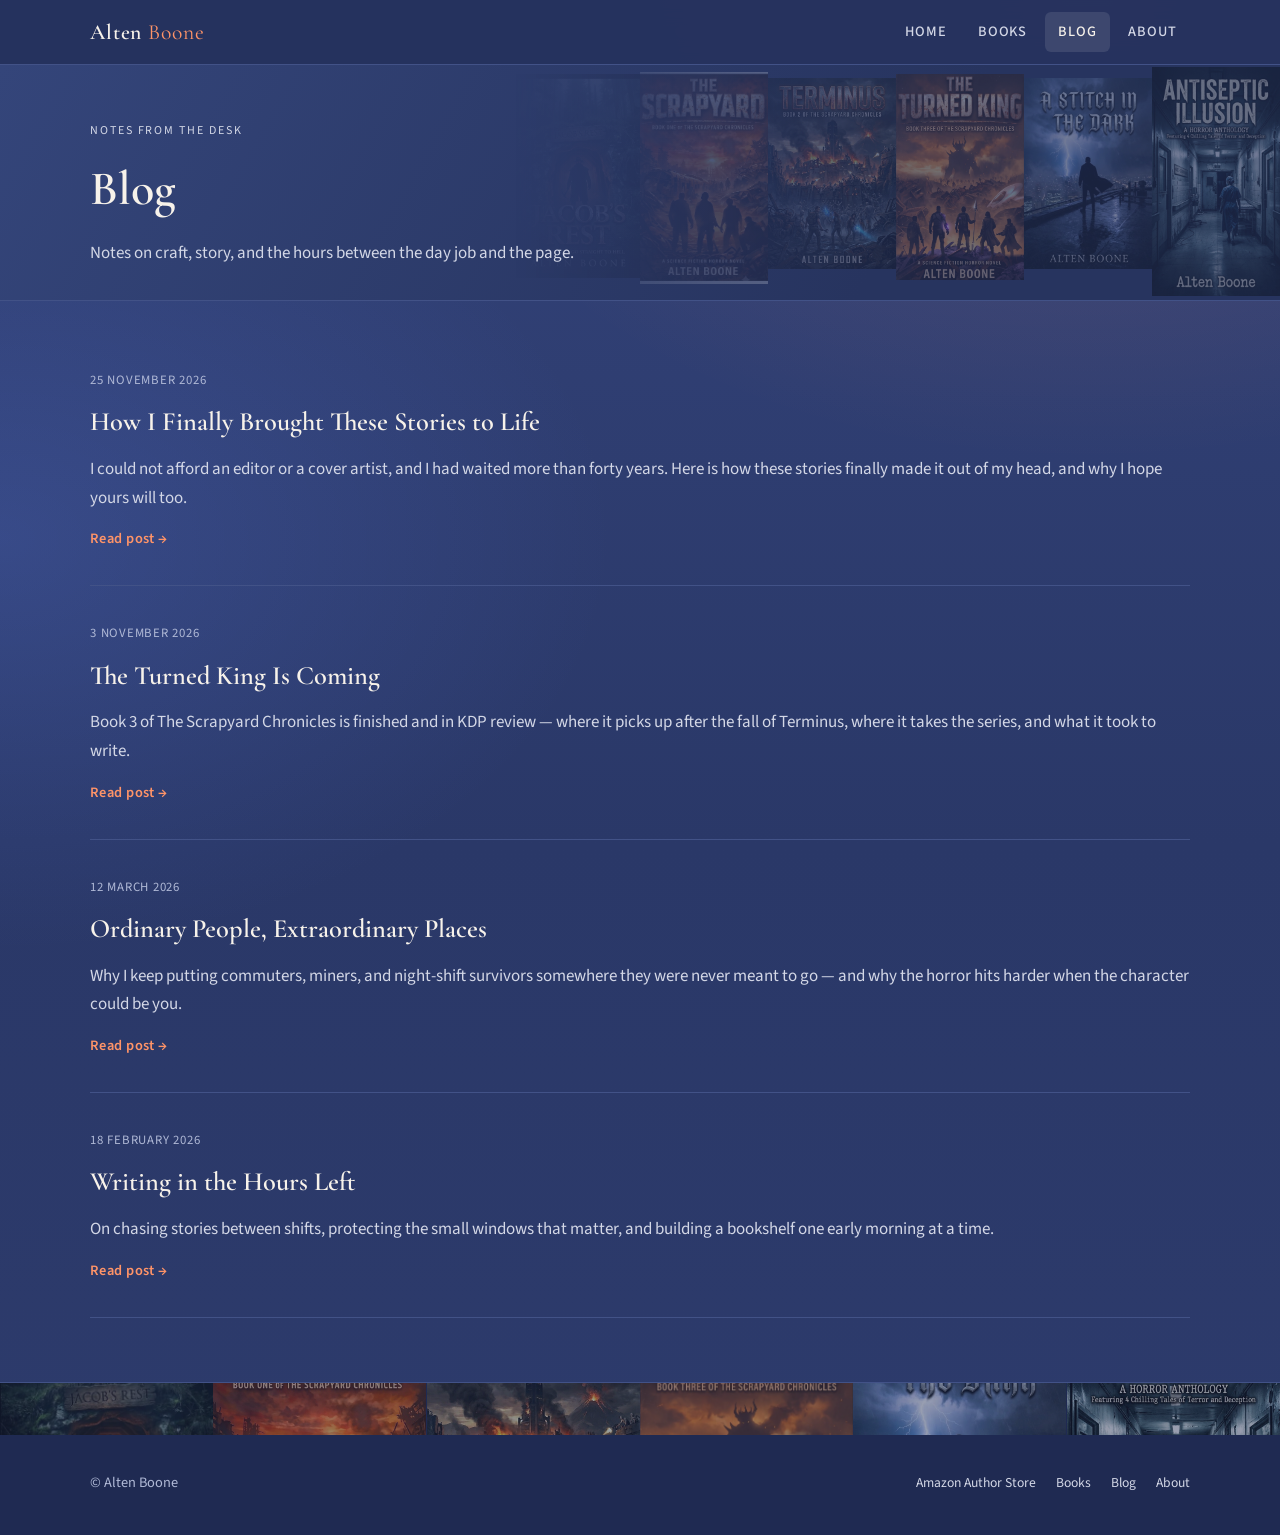
==== commit bf16c093: "Add The Turned King (Scrapyard Chronicles book 3) to the site New book page, cover, books-page card," ====
--- a/blog/index.html
+++ b/blog/index.html
@@ -8,7 +8,7 @@
   <link rel="preconnect" href="https://fonts.googleapis.com">
   <link rel="preconnect" href="https://fonts.gstatic.com" crossorigin>
   <link href="https://fonts.googleapis.com/css2?family=Cormorant+Garamond:ital,wght@0,400;0,600;1,400&family=Source+Sans+3:wght@400;500;600&display=swap" rel="stylesheet">
-  <link rel="stylesheet" href="../css/styles.css?v=3">
+  <link rel="stylesheet" href="../css/styles.css?v=4">
 </head>
 <body>
   <a class="skip-link" href="#main">Skip to content</a>
--- a/css/styles.css
+++ b/css/styles.css
@@ -903,22 +903,23 @@
 }
 
 .hero-covers .hc {
-  width: 25%;
-  max-width: 150px;
+  width: 22%;
+  max-width: 136px;
   aspect-ratio: 2 / 3;
   object-fit: cover;
   border-radius: 3px;
   border: 1px solid rgba(255, 255, 255, 0.28);
   box-shadow: 0 14px 30px rgba(6, 10, 30, 0.55);
-  margin-left: -6%;
+  margin-left: -6.5%;
 }
 
 .hero-covers .hc:first-child { margin-left: 0; }
-.hero-covers .hc-1 { transform: rotate(-7deg) translateY(14px); }
-.hero-covers .hc-2 { transform: rotate(-3.5deg) translateY(4px); }
-.hero-covers .hc-3 { transform: scale(1.12); z-index: 3; }
-.hero-covers .hc-4 { transform: rotate(3.5deg) translateY(4px); z-index: 2; }
-.hero-covers .hc-5 { transform: rotate(7deg) translateY(14px); z-index: 1; }
+.hero-covers .hc-1 { transform: rotate(-8deg) translateY(16px); }
+.hero-covers .hc-2 { transform: rotate(-5deg) translateY(8px); }
+.hero-covers .hc-3 { transform: rotate(-2deg) translateY(2px); }
+.hero-covers .hc-4 { transform: scale(1.12); z-index: 4; }
+.hero-covers .hc-5 { transform: rotate(2deg) translateY(2px); z-index: 3; }
+.hero-covers .hc-6 { transform: rotate(5deg) translateY(8px); z-index: 1; }
 
 @media (min-width: 900px) {
   .hero {
@@ -936,11 +937,11 @@
     position: absolute;
     right: max(1rem, calc((100% - var(--max)) / 2));
     top: 50%;
-    width: 30rem;
+    width: 34rem;
     margin: 0;
     transform: translateY(-50%);
   }
-  .hero-covers .hc { max-width: 160px; }
+  .hero-covers .hc { max-width: 148px; }
 }
 
 /* —— Page banners get a soft cover-art strip —— */
@@ -955,11 +956,12 @@
   position: absolute;
   inset: 0 0 0 40%;
   background:
-    url("../images/covers/jacobs-rest.jpg") 0% 30% / 20% auto no-repeat,
-    url("../images/covers/the-scrapyard.jpg") 25% 30% / 20% auto no-repeat,
-    url("../images/covers/a-stitch-in-the-dark.jpg") 50% 30% / 20% auto no-repeat,
-    url("../images/covers/terminus.jpg") 75% 30% / 20% auto no-repeat,
-    url("../images/covers/antiseptic-illusion.jpg") 100% 30% / 20% auto no-repeat;
+    url("../images/covers/jacobs-rest.jpg") 0% 30% / 16.66% auto no-repeat,
+    url("../images/covers/the-scrapyard.jpg") 20% 30% / 16.66% auto no-repeat,
+    url("../images/covers/terminus.jpg") 40% 30% / 16.66% auto no-repeat,
+    url("../images/covers/the-turned-king.jpg") 60% 30% / 16.66% auto no-repeat,
+    url("../images/covers/a-stitch-in-the-dark.jpg") 80% 30% / 16.66% auto no-repeat,
+    url("../images/covers/antiseptic-illusion.jpg") 100% 30% / 16.66% auto no-repeat;
   opacity: 0.35;
   -webkit-mask-image: linear-gradient(90deg, transparent 0%, #000 55%);
   mask-image: linear-gradient(90deg, transparent 0%, #000 55%);
@@ -980,11 +982,12 @@
   inset: 0 0 auto 0;
   height: 3.25rem;
   background:
-    url("../images/covers/jacobs-rest.jpg") 0% 30% / 20% auto no-repeat,
-    url("../images/covers/the-scrapyard.jpg") 25% 30% / 20% auto no-repeat,
-    url("../images/covers/a-stitch-in-the-dark.jpg") 50% 30% / 20% auto no-repeat,
-    url("../images/covers/terminus.jpg") 75% 30% / 20% auto no-repeat,
-    url("../images/covers/antiseptic-illusion.jpg") 100% 30% / 20% auto no-repeat;
+    url("../images/covers/jacobs-rest.jpg") 0% 30% / 16.66% auto no-repeat,
+    url("../images/covers/the-scrapyard.jpg") 20% 30% / 16.66% auto no-repeat,
+    url("../images/covers/terminus.jpg") 40% 30% / 16.66% auto no-repeat,
+    url("../images/covers/the-turned-king.jpg") 60% 30% / 16.66% auto no-repeat,
+    url("../images/covers/a-stitch-in-the-dark.jpg") 80% 30% / 16.66% auto no-repeat,
+    url("../images/covers/antiseptic-illusion.jpg") 100% 30% / 16.66% auto no-repeat;
   opacity: 0.55;
 }
 
